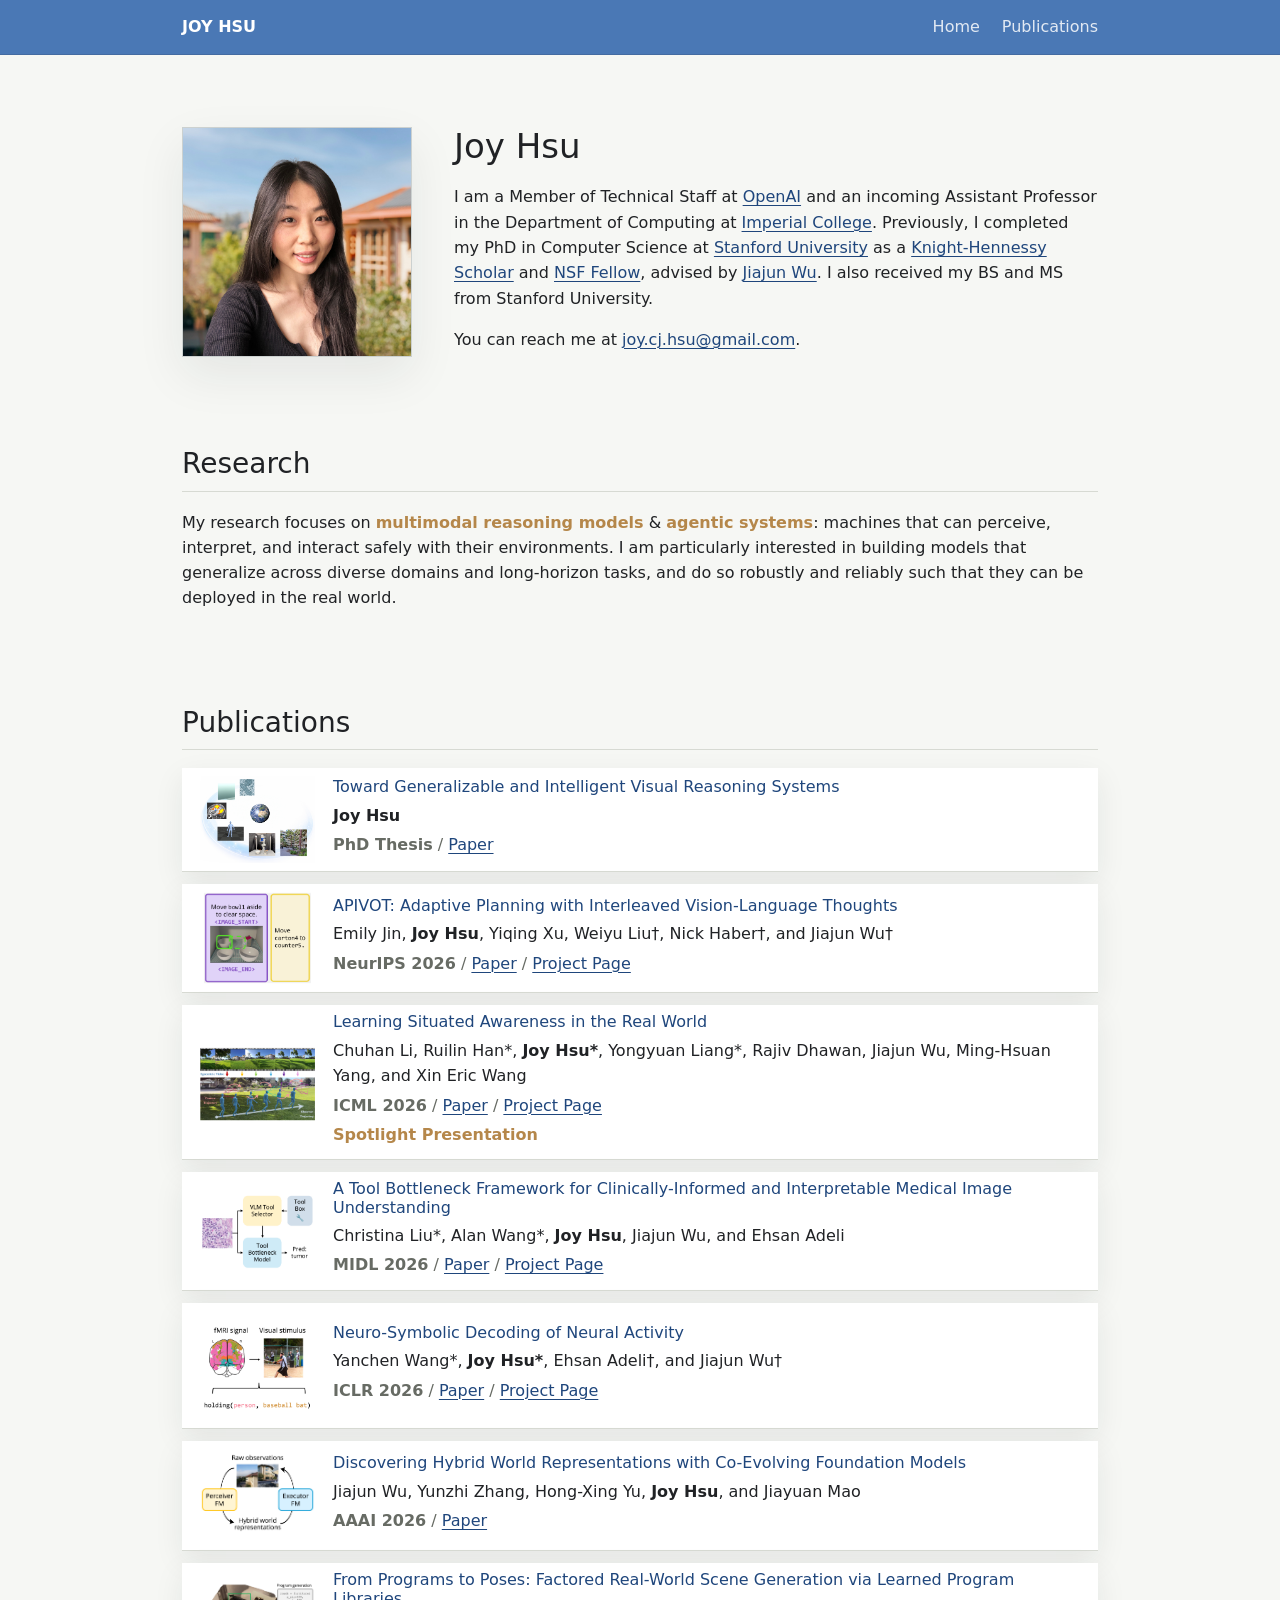
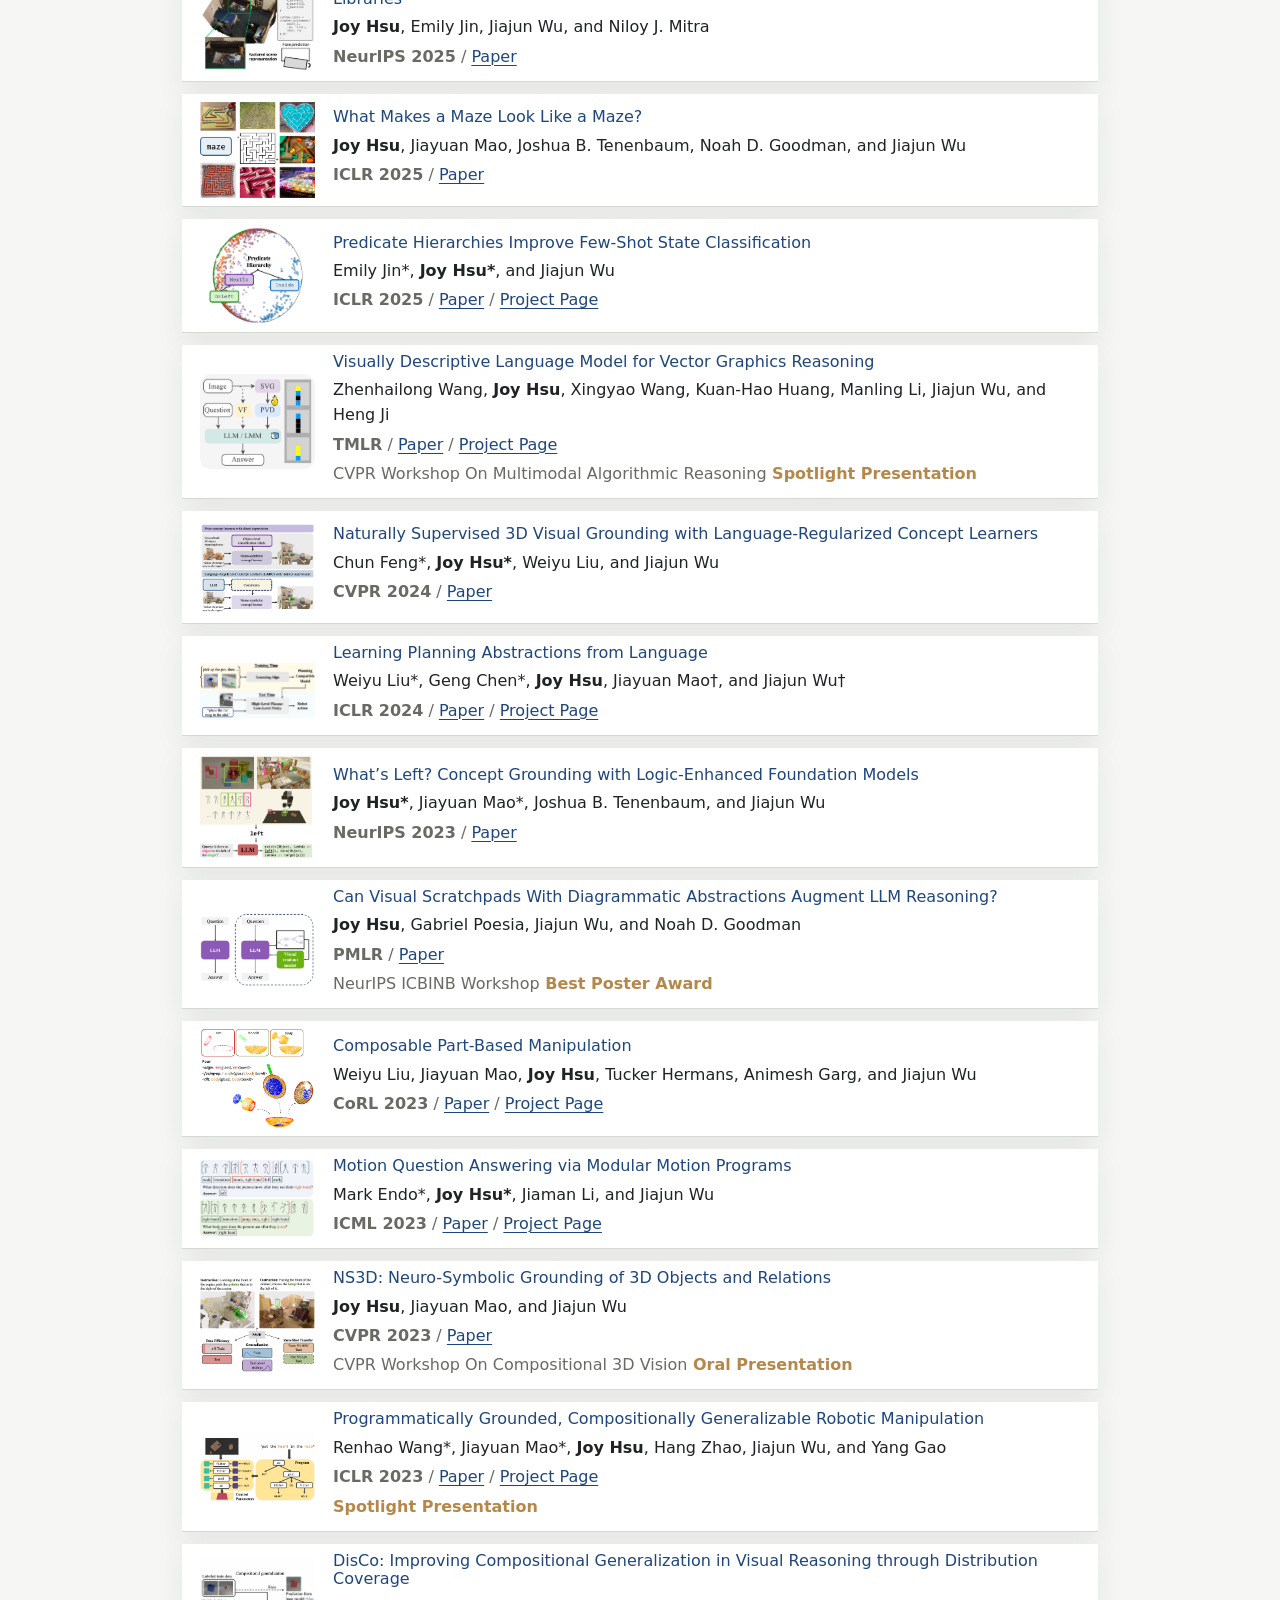
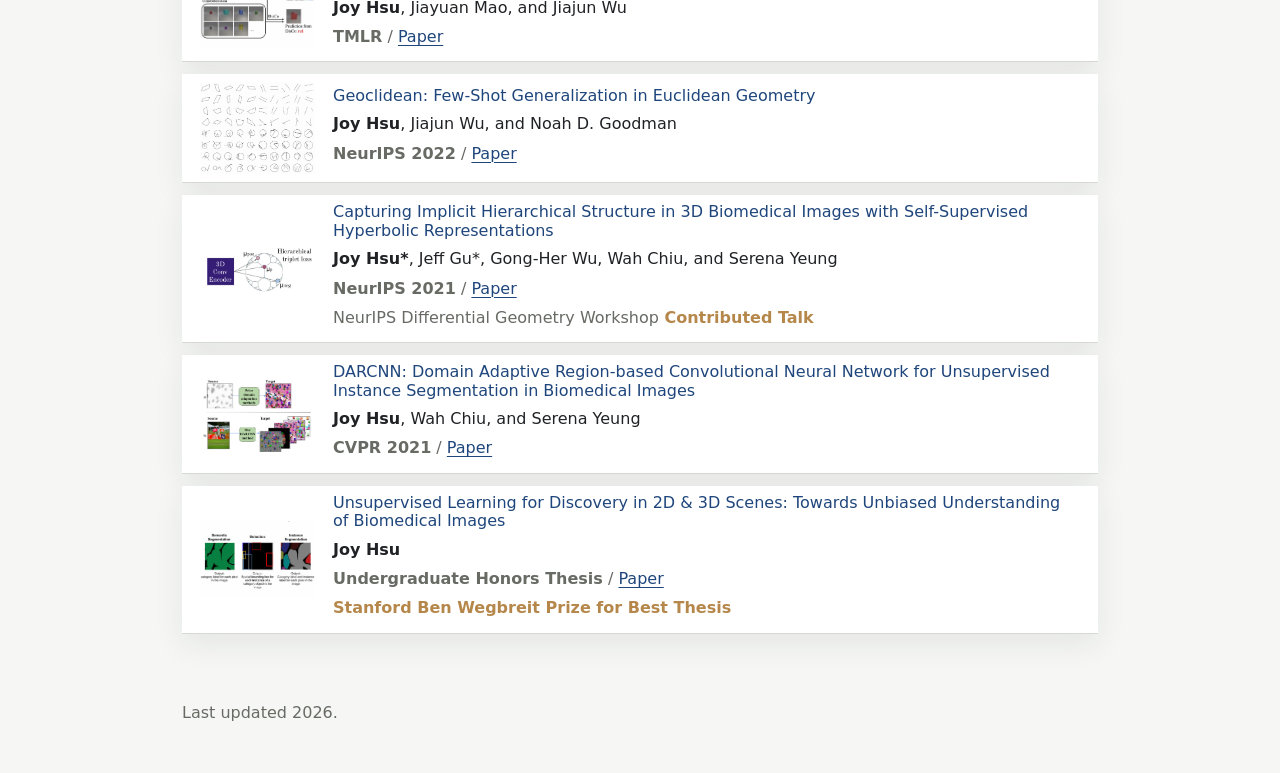
==== index.html @ 19d5b81f "Initial website" ====
<!doctype html>
<html lang="en">
  <head>
    <meta charset="utf-8" />
    <meta name="viewport" content="width=device-width, initial-scale=1" />
    <title>Joy Hsu</title>
    <meta
      name="description"
      content="Academic website skeleton for Joy Hsu."
    />
    <!-- Google tag (gtag.js) -->
    <script async src="https://www.googletagmanager.com/gtag/js?id=G-LXJM5N3DRJ"></script>
    <script>
      window.dataLayer = window.dataLayer || [];
      function gtag() {
        dataLayer.push(arguments);
      }
      gtag("js", new Date());
      gtag("config", "G-LXJM5N3DRJ");
    </script>
    <link rel="stylesheet" href="styles.css" />
  </head>
  <body>
    <header class="site-header">
      <div class="header-inner">
        <a class="wordmark" href="#home">Joy Hsu</a>
        <nav class="nav" aria-label="Primary navigation">
          <a href="#home">Home</a>
          <a href="#publications">Publications</a>
        </nav>
      </div>
    </header>

    <main>
      <section id="home" class="section home-grid">
        <img class="portrait" src="assets/img/profile.jpg" alt="Joy Hsu" />

        <div class="intro">
          <h1>Joy Hsu</h1>
          <p>
            I am a Member of Technical Staff at
            <a href="https://openai.com/" target="_blank" rel="noopener noreferrer">OpenAI</a>
            and an incoming
            Assistant Professor in the Department of Computing at
            <a href="https://www.imperial.ac.uk/computing/" target="_blank" rel="noopener noreferrer">Imperial College</a>.
            Previously, I completed my PhD in Computer Science at
            <a href="https://www.cs.stanford.edu/" target="_blank" rel="noopener noreferrer">Stanford University</a>
            as a
            <a href="https://knight-hennessy.stanford.edu/" target="_blank" rel="noopener noreferrer">Knight-Hennessy Scholar</a>
            and
            <a href="https://www.nsfgrfp.org/" target="_blank" rel="noopener noreferrer">NSF Fellow</a>,
            advised by
            <a href="https://jiajunwu.com/" target="_blank" rel="noopener noreferrer">Jiajun Wu</a>.
            I also received my BS and MS from Stanford University.
          </p>
          <p>
            You can reach me at
            <a href="mailto:joy.cj.hsu@gmail.com">joy.cj.hsu@gmail.com</a>.
          </p>
        </div>
      </section>

      <section class="section text-section" aria-labelledby="research-heading">
        <h2 id="research-heading">Research</h2>
        <p>
          My research focuses on
          <span class="highlight">multimodal reasoning models</span> &amp;
          <span class="highlight">agentic systems</span>:
          machines that can perceive, interpret, and interact safely with their
          environments. I am particularly interested in building models that
          generalize across diverse domains and long-horizon tasks, and do so
          robustly and reliably such that they can be deployed in the real world.
        </p>
      </section>

      <section id="publications" class="section publications" aria-labelledby="publications-heading">
        <div class="section-heading">
          <h2 id="publications-heading">Publications</h2>
          <!-- Remove `hidden` to restore the publication view controls. -->
          <p class="publication-filters" hidden>
            <button class="filter" type="button" data-mode="selected">
              show selected
            </button>
            <span>/</span>
            <button class="filter is-active" type="button" data-mode="all">
              show all
            </button>
            <span>/</span>
            <button class="filter" type="button" data-mode="topic">
              by topic
            </button>
          </p>
        </div>

        <div class="topic-controls" aria-label="Publication topics">
          <button class="topic is-active" type="button" data-topic="hybrid">Hybrid Models</button>
          <button class="topic" type="button" data-topic="perception">Multimodal Perception</button>
          <button class="topic" type="button" data-topic="generalizable">Generalizable Visual Reasoning</button>
          <button class="topic" type="button" data-topic="embodied">Embodied AI</button>
        </div>

        <div class="pub-list" aria-live="polite">
          <article class="pub" data-selected="false" data-year="2026" data-topic="generalizable">
            <img class="thumb pub-image" src="assets/img/publications/2026_phd_thesis.png" alt="PhD thesis thumbnail" />
            <div class="pub-body">
              <h3><span class="pub-title">Toward Generalizable and Intelligent Visual Reasoning Systems</span></h3>
              <p class="authors"><strong>Joy Hsu</strong></p>
              <p class="venue"><strong>PhD Thesis</strong> / <a href="https://stacks.stanford.edu/file/yq194dx1901/JoyHsu_Dissertation-augmented.pdf" target="_blank" rel="noopener noreferrer">Paper</a></p>
            </div>
          </article>

          <article class="pub" data-selected="false" data-year="2026" data-topic="hybrid">
            <img class="thumb pub-image" src="assets/img/publications/2026_apivot.png" alt="APIVOT paper thumbnail" />
            <div class="pub-body">
              <h3><span class="pub-title">APIVOT: Adaptive Planning with Interleaved Vision-Language Thoughts</span></h3>
              <p class="authors">Emily Jin, <strong>Joy Hsu</strong>, Yiqing Xu, Weiyu Liu&dagger;, Nick Haber&dagger;, and Jiajun Wu&dagger;</p>
              <p class="venue"><strong>NeurIPS 2026</strong> / <a href="https://arxiv.org/abs/2607.08024" target="_blank" rel="noopener noreferrer">Paper</a> / <a href="https://emilyzjin.github.io/projects/apivot.html" target="_blank" rel="noopener noreferrer">Project Page</a></p>
            </div>
          </article>

          <article class="pub" data-selected="false" data-year="2026" data-topic="perception">
            <img class="thumb pub-image" src="assets/img/publications/2026_saw.png" alt="Learning Situated Awareness paper thumbnail" />
            <div class="pub-body">
              <h3><span class="pub-title">Learning Situated Awareness in the Real World</span></h3>
              <p class="authors">Chuhan Li, Ruilin Han*, <strong>Joy Hsu*</strong>, Yongyuan Liang*, Rajiv Dhawan, Jiajun Wu, Ming-Hsuan Yang, and Xin Eric Wang</p>
              <p class="venue"><strong>ICML 2026</strong> / <a href="https://arxiv.org/abs/2602.16682" target="_blank" rel="noopener noreferrer">Paper</a> / <a href="https://sawbench.github.io/" target="_blank" rel="noopener noreferrer">Project Page</a></p>
              <p class="note">Spotlight Presentation</p>
            </div>
          </article>

          <article class="pub" data-selected="false" data-year="2026" data-topic="perception">
            <img class="thumb pub-image" src="assets/img/publications/2026_tbm.png" alt="Tool Bottleneck paper thumbnail" />
            <div class="pub-body">
              <h3><span class="pub-title">A Tool Bottleneck Framework for Clinically-Informed and Interpretable Medical Image Understanding</span></h3>
              <p class="authors">Christina Liu*, Alan Wang*, <strong>Joy Hsu</strong>, Jiajun Wu, and Ehsan Adeli</p>
              <p class="venue"><strong>MIDL 2026</strong> / <a href="https://arxiv.org/abs/2512.21414" target="_blank" rel="noopener noreferrer">Paper</a> / <a href="https://christinaliu2020.github.io/tbm/" target="_blank" rel="noopener noreferrer">Project Page</a></p>
            </div>
          </article>

          <article class="pub" data-selected="false" data-year="2026" data-topic="perception">
            <img class="thumb pub-image" src="assets/img/publications/2026_neurona.png" alt="Neuro-Symbolic Decoding of Neural Activity paper thumbnail" />
            <div class="pub-body">
              <h3><span class="pub-title">Neuro-Symbolic Decoding of Neural Activity</span></h3>
              <p class="authors">Yanchen Wang*, <strong>Joy Hsu*</strong>, Ehsan Adeli&dagger;, and Jiajun Wu&dagger;</p>
              <p class="venue"><strong>ICLR 2026</strong> / <a href="https://arxiv.org/abs/2603.03343" target="_blank" rel="noopener noreferrer">Paper</a> / <a href="https://ppwangyc.github.io/projects/neurona/" target="_blank" rel="noopener noreferrer">Project Page</a></p>
            </div>
          </article>

          <article class="pub" data-selected="true" data-year="2026" data-topic="hybrid">
            <img class="thumb pub-image" src="assets/img/publications/2026_hwr.png" alt="Hybrid world representations paper thumbnail" />
            <div class="pub-body">
              <h3><span class="pub-title">Discovering Hybrid World Representations with Co-Evolving Foundation Models</span></h3>
              <p class="authors">Jiajun Wu, Yunzhi Zhang, Hong-Xing Yu, <strong>Joy Hsu</strong>, and Jiayuan Mao</p>
              <p class="venue"><strong>AAAI 2026</strong> / <a href="https://jiajunwu.com/papers/hybridworldrep_aaaieta.pdf" target="_blank" rel="noopener noreferrer">Paper</a></p>
            </div>
          </article>

          <article class="pub" data-selected="false" data-year="2025" data-topic="hybrid">
            <img class="thumb pub-image" src="assets/img/publications/2025_fs.png" alt="Factored real-world scene generation paper thumbnail" />
            <div class="pub-body">
              <h3><span class="pub-title">From Programs to Poses: Factored Real-World Scene Generation via Learned Program Libraries</span></h3>
              <p class="authors"><strong>Joy Hsu</strong>, Emily Jin, Jiajun Wu, and Niloy J. Mitra</p>
              <p class="venue"><strong>NeurIPS 2025</strong> / <a href="https://arxiv.org/abs/2510.10292" target="_blank" rel="noopener noreferrer">Paper</a></p>
            </div>
          </article>

          <article class="pub" data-selected="true" data-year="2025" data-topic="generalizable">
            <img class="thumb pub-image" src="assets/img/publications/2025_maze.png" alt="Maze abstractions paper thumbnail" />
            <div class="pub-body">
              <h3><span class="pub-title">What Makes a Maze Look Like a Maze?</span></h3>
              <p class="authors"><strong>Joy Hsu</strong>, Jiayuan Mao, Joshua B. Tenenbaum, Noah D. Goodman, and Jiajun Wu</p>
              <p class="venue"><strong>ICLR 2025</strong> / <a href="https://arxiv.org/abs/2409.08202" target="_blank" rel="noopener noreferrer">Paper</a></p>
            </div>
          </article>

          <article class="pub" data-selected="false" data-year="2025" data-topic="generalizable">
            <img class="thumb pub-image" src="assets/img/publications/2025_phier.png" alt="Predicate Hierarchies paper thumbnail" />
            <div class="pub-body">
              <h3><span class="pub-title">Predicate Hierarchies Improve Few-Shot State Classification</span></h3>
              <p class="authors">Emily Jin*, <strong>Joy Hsu*</strong>, and Jiajun Wu</p>
              <p class="venue"><strong>ICLR 2025</strong> / <a href="https://arxiv.org/abs/2502.12481" target="_blank" rel="noopener noreferrer">Paper</a> / <a href="https://emilyzjin.github.io/projects/phier.html" target="_blank" rel="noopener noreferrer">Project Page</a></p>
            </div>
          </article>

          <article class="pub" data-selected="false" data-year="2025" data-topic="hybrid">
            <img class="thumb pub-image" src="assets/img/publications/2025_vdlm.png" alt="VDLM paper thumbnail" />
            <div class="pub-body">
              <h3><span class="pub-title">Visually Descriptive Language Model for Vector Graphics Reasoning</span></h3>
              <p class="authors">Zhenhailong Wang, <strong>Joy Hsu</strong>, Xingyao Wang, Kuan-Hao Huang, Manling Li, Jiajun Wu, and Heng Ji</p>
              <p class="venue"><strong>TMLR</strong> / <a href="https://arxiv.org/abs/2404.06479" target="_blank" rel="noopener noreferrer">Paper</a> / <a href="https://mikewangwzhl.github.io/VDLM/" target="_blank" rel="noopener noreferrer">Project Page</a></p>
              <p class="note"><span class="note-context">CVPR Workshop On Multimodal Algorithmic Reasoning</span> <span>Spotlight Presentation</span></p>
            </div>
          </article>

          <article class="pub" data-selected="false" data-year="2024" data-topic="hybrid">
            <img class="thumb pub-image" src="assets/img/publications/2024_larc.png" alt="LARC paper thumbnail" />
            <div class="pub-body">
              <h3><span class="pub-title">Naturally Supervised 3D Visual Grounding with Language-Regularized Concept Learners</span></h3>
              <p class="authors">Chun Feng*, <strong>Joy Hsu*</strong>, Weiyu Liu, and Jiajun Wu</p>
              <p class="venue"><strong>CVPR 2024</strong> / <a href="https://arxiv.org/abs/2404.19696" target="_blank" rel="noopener noreferrer">Paper</a></p>
            </div>
          </article>

          <article class="pub" data-selected="false" data-year="2024" data-topic="embodied">
            <img class="thumb pub-image" src="assets/img/publications/2024_parl.png" alt="Learning Planning Abstractions from Language paper thumbnail" />
            <div class="pub-body">
              <h3><span class="pub-title">Learning Planning Abstractions from Language</span></h3>
              <p class="authors">Weiyu Liu*, Geng Chen*, <strong>Joy Hsu</strong>, Jiayuan Mao&dagger;, and Jiajun Wu&dagger;</p>
              <p class="venue"><strong>ICLR 2024</strong> / <a href="https://arxiv.org/abs/2405.03864" target="_blank" rel="noopener noreferrer">Paper</a> / <a href="https://parl2024.github.io/" target="_blank" rel="noopener noreferrer">Project Page</a></p>
            </div>
          </article>

          <article class="pub" data-selected="true" data-year="2023" data-topic="hybrid">
            <img class="thumb pub-image" src="assets/img/publications/2023_left.png" alt="What's Left paper thumbnail" />
            <div class="pub-body">
              <h3><span class="pub-title">What&rsquo;s Left? Concept Grounding with Logic-Enhanced Foundation Models</span></h3>
              <p class="authors"><strong>Joy Hsu*</strong>, Jiayuan Mao*, Joshua B. Tenenbaum, and Jiajun Wu</p>
              <p class="venue"><strong>NeurIPS 2023</strong> / <a href="https://arxiv.org/abs/2310.16035" target="_blank" rel="noopener noreferrer">Paper</a></p>
            </div>
          </article>

          <article class="pub" data-selected="false" data-year="2023" data-topic="generalizable">
            <img class="thumb pub-image" src="assets/img/publications/2023_scratchpad.png" alt="Visual Scratchpads paper thumbnail" />
            <div class="pub-body">
              <h3><span class="pub-title">Can Visual Scratchpads With Diagrammatic Abstractions Augment LLM Reasoning?</span></h3>
              <p class="authors"><strong>Joy Hsu</strong>, Gabriel Poesia, Jiajun Wu, and Noah D. Goodman</p>
              <p class="venue"><strong>PMLR</strong> / <a href="https://proceedings.mlr.press/v239/hsu23a/hsu23a.pdf" target="_blank" rel="noopener noreferrer">Paper</a></p>
              <p class="note"><span class="note-context">NeurIPS ICBINB Workshop</span> <span>Best Poster Award</span></p>
            </div>
          </article>

          <article class="pub" data-selected="false" data-year="2023" data-topic="embodied">
            <img class="thumb pub-image" src="assets/img/publications/2023_cpm.png" alt="Composable Part-Based Manipulation paper thumbnail" />
            <div class="pub-body">
              <h3><span class="pub-title">Composable Part-Based Manipulation</span></h3>
              <p class="authors">Weiyu Liu, Jiayuan Mao, <strong>Joy Hsu</strong>, Tucker Hermans, Animesh Garg, and Jiajun Wu</p>
              <p class="venue"><strong>CoRL 2023</strong> / <a href="https://arxiv.org/abs/2405.05876" target="_blank" rel="noopener noreferrer">Paper</a> / <a href="https://cpmcorl2023.github.io/" target="_blank" rel="noopener noreferrer">Project Page</a></p>
            </div>
          </article>

          <article class="pub" data-selected="true" data-year="2023" data-topic="hybrid">
            <img class="thumb pub-image" src="assets/img/publications/2023_nspose.png" alt="Motion Question Answering paper thumbnail" />
            <div class="pub-body">
              <h3><span class="pub-title">Motion Question Answering via Modular Motion Programs</span></h3>
              <p class="authors">Mark Endo*, <strong>Joy Hsu*</strong>, Jiaman Li, and Jiajun Wu</p>
              <p class="venue"><strong>ICML 2023</strong> / <a href="https://arxiv.org/abs/2305.08953" target="_blank" rel="noopener noreferrer">Paper</a> / <a href="https://web.stanford.edu/~markendo/projects/human_motion_qa" target="_blank" rel="noopener noreferrer">Project Page</a></p>
            </div>
          </article>

          <article class="pub" data-selected="true" data-year="2023" data-topic="hybrid">
            <img class="thumb pub-image" src="assets/img/publications/2023_ns3d.png" alt="NS3D paper thumbnail" />
            <div class="pub-body">
              <h3><span class="pub-title">NS3D: Neuro-Symbolic Grounding of 3D Objects and Relations</span></h3>
              <p class="authors"><strong>Joy Hsu</strong>, Jiayuan Mao, and Jiajun Wu</p>
              <p class="venue"><strong>CVPR 2023</strong> / <a href="https://arxiv.org/abs/2303.13483" target="_blank" rel="noopener noreferrer">Paper</a></p>
              <p class="note"><span class="note-context">CVPR Workshop On Compositional 3D Vision</span> <span>Oral Presentation</span></p>
            </div>
          </article>

          <article class="pub" data-selected="false" data-year="2023" data-topic="embodied">
            <img class="thumb pub-image" src="assets/img/publications/2023_progport.png" alt="ProgramPort paper thumbnail" />
            <div class="pub-body">
              <h3><span class="pub-title">Programmatically Grounded, Compositionally Generalizable Robotic Manipulation</span></h3>
              <p class="authors">Renhao Wang*, Jiayuan Mao*, <strong>Joy Hsu</strong>, Hang Zhao, Jiajun Wu, and Yang Gao</p>
              <p class="venue"><strong>ICLR 2023</strong> / <a href="https://arxiv.org/abs/2304.13826" target="_blank" rel="noopener noreferrer">Paper</a> / <a href="https://progport.github.io/" target="_blank" rel="noopener noreferrer">Project Page</a></p>
              <p class="note">Spotlight Presentation</p>
            </div>
          </article>

          <article class="pub" data-selected="false" data-year="2022" data-topic="generalizable">
            <img class="thumb pub-image" src="assets/img/publications/2022_disco.png" alt="DisCo paper thumbnail" />
            <div class="pub-body">
              <h3><span class="pub-title">DisCo: Improving Compositional Generalization in Visual Reasoning through Distribution Coverage</span></h3>
              <p class="authors"><strong>Joy Hsu</strong>, Jiayuan Mao, and Jiajun Wu</p>
              <p class="venue"><strong>TMLR</strong> / <a href="https://openreview.net/pdf?id=EgHnKOLaKW" target="_blank" rel="noopener noreferrer">Paper</a></p>
            </div>
          </article>

          <article class="pub" data-selected="false" data-year="2022" data-topic="generalizable">
            <img class="thumb pub-image" src="assets/img/publications/2022_geoclidean.png" alt="Geoclidean paper thumbnail" />
            <div class="pub-body">
              <h3><span class="pub-title">Geoclidean: Few-Shot Generalization in Euclidean Geometry</span></h3>
              <p class="authors"><strong>Joy Hsu</strong>, Jiajun Wu, and Noah D. Goodman</p>
              <p class="venue"><strong>NeurIPS 2022</strong> / <a href="https://arxiv.org/abs/2211.16663" target="_blank" rel="noopener noreferrer">Paper</a></p>
            </div>
          </article>

          <article class="pub" data-selected="false" data-year="2021" data-topic="perception">
            <img class="thumb pub-image" src="assets/img/publications/2021_hyperbolic.png" alt="Hyperbolic representations paper thumbnail" />
            <div class="pub-body">
              <h3><span class="pub-title">Capturing Implicit Hierarchical Structure in 3D Biomedical Images with Self-Supervised Hyperbolic Representations</span></h3>
              <p class="authors"><strong>Joy Hsu*</strong>, Jeff Gu*, Gong-Her Wu, Wah Chiu, and Serena Yeung</p>
              <p class="venue"><strong>NeurIPS 2021</strong> / <a href="https://arxiv.org/abs/2012.01644" target="_blank" rel="noopener noreferrer">Paper</a></p>
              <p class="note"><span class="note-context">NeurIPS Differential Geometry Workshop</span> <span>Contributed Talk</span></p>
            </div>
          </article>

          <article class="pub" data-selected="false" data-year="2021" data-topic="perception">
            <img class="thumb pub-image" src="assets/img/publications/2021_darcnn.png" alt="DARCNN paper thumbnail" />
            <div class="pub-body">
              <h3><span class="pub-title">DARCNN: Domain Adaptive Region-based Convolutional Neural Network for Unsupervised Instance Segmentation in Biomedical Images</span></h3>
              <p class="authors"><strong>Joy Hsu</strong>, Wah Chiu, and Serena Yeung</p>
              <p class="venue"><strong>CVPR 2021</strong> / <a href="https://arxiv.org/abs/2104.01325" target="_blank" rel="noopener noreferrer">Paper</a></p>
            </div>
          </article>

          <article class="pub" data-selected="false" data-year="2021" data-topic="thesis">
            <img class="thumb pub-image" src="assets/img/publications/2021_thesis.png" alt="Stanford CS Honors Thesis thumbnail" />
            <div class="pub-body">
              <h3><span class="pub-title">Unsupervised Learning for Discovery in 2D &amp; 3D Scenes: Towards Unbiased Understanding of Biomedical Images</span></h3>
              <p class="authors"><strong>Joy Hsu</strong></p>
              <p class="venue"><strong>Undergraduate Honors Thesis</strong> / <a href="https://purl.stanford.edu/nv775dt3762" target="_blank" rel="noopener noreferrer">Paper</a></p>
              <p class="note">Stanford Ben Wegbreit Prize for Best Thesis</p>
            </div>
          </article>
        </div>
      </section>
    </main>

    <footer class="footer">
      <p>Last updated 2026.</p>
    </footer>

    <script src="script.js?v=20260517"></script>
  </body>
</html>
---- styles.css ----
:root {
  color-scheme: light;
  --bg: #f6f7f4;
  --paper: #ffffff;
  --ink: #202225;
  --muted: #676b64;
  --line: #d7dad3;
  --accent: #1f467c;
  --accent-soft: #e4ebf5;
  --sage: #4f746a;
  --gold: #b5874a;
  --blue: #4a78b5;
  --shadow: 0 18px 45px rgba(31, 39, 42, 0.08);
}

* {
  box-sizing: border-box;
}

html {
  scroll-behavior: smooth;
}

body {
  margin: 0;
  background: var(--bg);
  color: var(--ink);
  font-family: ui-sans-serif, system-ui, -apple-system, BlinkMacSystemFont, "Segoe UI", sans-serif;
  font-size: 16px;
  line-height: 1.58;
}

a {
  color: var(--accent);
  text-decoration-thickness: 1px;
  text-underline-offset: 0.18em;
}

a:hover {
  color: #173660;
}

.site-header {
  background: var(--blue);
  border-bottom: 1px solid rgba(32, 34, 37, 0.14);
  min-height: 54px;
  position: sticky;
  top: 0;
  z-index: 10;
  backdrop-filter: blur(12px);
}

.header-inner {
  align-items: center;
  display: flex;
  gap: 24px;
  justify-content: space-between;
  margin: 0 auto;
  max-width: 980px;
  min-height: 54px;
  padding: 0 32px;
}

.wordmark {
  color: #ffffff;
  font-family: inherit;
  font-size: 16px;
  font-weight: 700;
  letter-spacing: 0;
  text-decoration: none;
  text-transform: uppercase;
}

.nav {
  display: flex;
  gap: 22px;
  font-family: inherit;
  font-size: 16px;
}

.nav a {
  color: rgba(255, 255, 255, 0.84);
  text-decoration: none;
}

.nav a:hover {
  color: #ffffff;
}

.section {
  margin: 0 auto;
  max-width: 980px;
  padding: 56px 32px;
}

.home-grid {
  align-items: start;
  display: grid;
  gap: 42px;
  grid-template-columns: 230px minmax(0, 1fr);
  padding-top: 72px;
}

.portrait {
  aspect-ratio: 1 / 1;
  border: 1px solid rgba(58, 75, 78, 0.22);
  box-shadow: var(--shadow);
  display: block;
  height: auto;
  min-width: 0;
  object-fit: cover;
  object-position: center;
  width: 230px;
}

.eyebrow {
  color: var(--sage);
  font-family: inherit;
  font-size: 16px;
  font-weight: 700;
  margin: 0 0 8px;
  text-transform: uppercase;
}

h1,
h2,
h3 {
  line-height: 1.16;
}

h1 {
  font-size: clamp(26px, 3vw, 34px);
  font-weight: 400;
  margin: 0 0 18px;
}

h2 {
  border-bottom: 1px solid var(--line);
  font-size: 28px;
  font-weight: 400;
  margin: 0 0 18px;
  padding-bottom: 10px;
}

h3 {
  font-size: 16px;
  font-weight: 400;
  margin: 0 0 6px;
}

.pub-title {
  color: var(--accent);
}

.highlight {
  color: var(--gold);
  font-weight: 700;
}

p {
  margin: 0 0 16px;
}

.intro p {
  max-width: 720px;
}

.links {
  display: flex;
  flex-wrap: wrap;
  gap: 10px 16px;
  font-family: inherit;
  font-size: 16px;
  margin-top: 20px;
}

.links a {
  border-bottom: 1px solid rgba(31, 70, 124, 0.35);
  text-decoration: none;
}

.text-section {
  padding-bottom: 24px;
  padding-top: 24px;
}

.section-heading {
  align-items: end;
  border-bottom: 1px solid var(--line);
  display: flex;
  gap: 24px;
  justify-content: space-between;
  margin-bottom: 18px;
  padding-bottom: 10px;
}

.section-heading h2 {
  border: 0;
  margin: 0;
  padding: 0;
}

.section-heading p {
  color: var(--muted);
  font-family: inherit;
  font-size: 16px;
  margin: 0 0 3px;
  white-space: nowrap;
}

button {
  appearance: none;
  background: transparent;
  border: 0;
  color: var(--accent);
  cursor: pointer;
  font: inherit;
  padding: 0;
}

button:hover,
button.is-active {
  color: var(--ink);
}

button.is-active {
  font-weight: 700;
}

.topic-controls {
  display: none;
  flex-wrap: wrap;
  gap: 8px;
  margin: 18px 0 26px;
}

.topic-controls.is-visible {
  display: flex;
}

.topic {
  background: var(--paper);
  border: 1px solid var(--line);
  border-radius: 999px;
  color: var(--muted);
  font-family: inherit;
  font-size: 16px;
  line-height: 1;
  padding: 8px 12px;
}

.topic.is-active {
  background: var(--accent-soft);
  border-color: rgba(31, 70, 124, 0.28);
  color: var(--accent);
}

.pub-list {
  display: grid;
  gap: 12px;
}

.pub {
  align-items: center;
  background: var(--paper);
  border-bottom: 1px solid var(--line);
  box-shadow: 0 10px 28px rgba(31, 39, 42, 0.08);
  display: grid;
  gap: 18px;
  grid-template-columns: 115px minmax(0, 1fr);
  padding: 8px 18px;
}

.pub[hidden] {
  display: none;
}

.thumb {
  background: #ffffff;
  border: 0;
  box-shadow: none;
  overflow: hidden;
  position: relative;
  width: 115px;
}

.pub-image {
  background: #ffffff;
  display: block;
  height: auto;
  width: 115px;
}

.thumb::before,
.thumb::after {
  content: "";
  position: absolute;
}

.thumb-a {
  background: linear-gradient(135deg, #edf2ef, #7d9a88);
}

.thumb-a::before {
  background: rgba(31, 70, 124, 0.72);
  height: 44%;
  left: 20%;
  top: 30%;
  transform: rotate(-18deg);
  width: 56%;
}

.thumb-b {
  background: linear-gradient(135deg, #e9eef4, #4e6e8e);
}

.thumb-b::before {
  border: 14px solid rgba(255, 255, 255, 0.8);
  height: 54%;
  left: 22%;
  top: 22%;
  width: 54%;
}

.thumb-c {
  background: linear-gradient(135deg, #edf1e9, #a87525);
}

.thumb-c::before {
  background: rgba(34, 32, 28, 0.7);
  border-radius: 50%;
  height: 48%;
  left: 16%;
  top: 24%;
  width: 32%;
}

.thumb-c::after {
  background: rgba(255, 255, 255, 0.75);
  height: 16%;
  right: 17%;
  top: 43%;
  width: 36%;
}

.thumb-d {
  background: linear-gradient(135deg, #d6dfda, #4f746a);
}

.thumb-d::before {
  background: rgba(255, 255, 255, 0.76);
  height: 58%;
  left: 38%;
  top: 20%;
  transform: skewX(-12deg);
  width: 22%;
}

.thumb-e {
  background: linear-gradient(135deg, #ecefeb, #1f467c);
}

.thumb-e::before {
  border-bottom: 42px solid rgba(255, 255, 255, 0.8);
  border-left: 28px solid transparent;
  border-right: 28px solid transparent;
  left: 30%;
  top: 24%;
}

.thumb-f {
  background: linear-gradient(135deg, #edf1e9, #4e6e8e);
}

.thumb-f::before {
  background:
    radial-gradient(circle, rgba(255, 255, 255, 0.85) 22%, transparent 24%) 0 0 / 28px 28px;
  height: 100%;
  inset: 0;
  width: 100%;
}

.pub-body {
  min-width: 0;
}

.pub .authors,
.pub .venue,
.pub .note {
  margin-bottom: 4px;
}

.authors,
.venue,
.note {
  color: var(--muted);
  font-family: inherit;
  font-size: 16px;
}

.authors {
  color: var(--ink);
}

.note {
  color: var(--gold);
  font-weight: 700;
}

.note-context {
  color: var(--muted);
  font-weight: 400;
}

.footer {
  color: var(--muted);
  font-family: inherit;
  font-size: 16px;
  margin: 10px auto 48px;
  max-width: 980px;
  padding: 0 32px;
}

@media (max-width: 760px) {
  body {
    font-size: 16px;
  }

  .header-inner {
    align-items: flex-start;
    flex-direction: column;
    gap: 8px;
    padding: 16px 22px;
  }

  .section {
    padding-left: 22px;
    padding-right: 22px;
  }

  .home-grid {
    grid-template-columns: 1fr;
    padding-top: 42px;
  }

  .portrait {
    max-width: 220px;
  }

  .section-heading {
    align-items: start;
    flex-direction: column;
    gap: 8px;
  }

  .section-heading p {
    white-space: normal;
  }

  .pub {
    grid-template-columns: 104px minmax(0, 1fr);
  }
}

@media (max-width: 520px) {
  .pub {
    grid-template-columns: 1fr;
  }

  .thumb {
    max-width: 220px;
  }
}
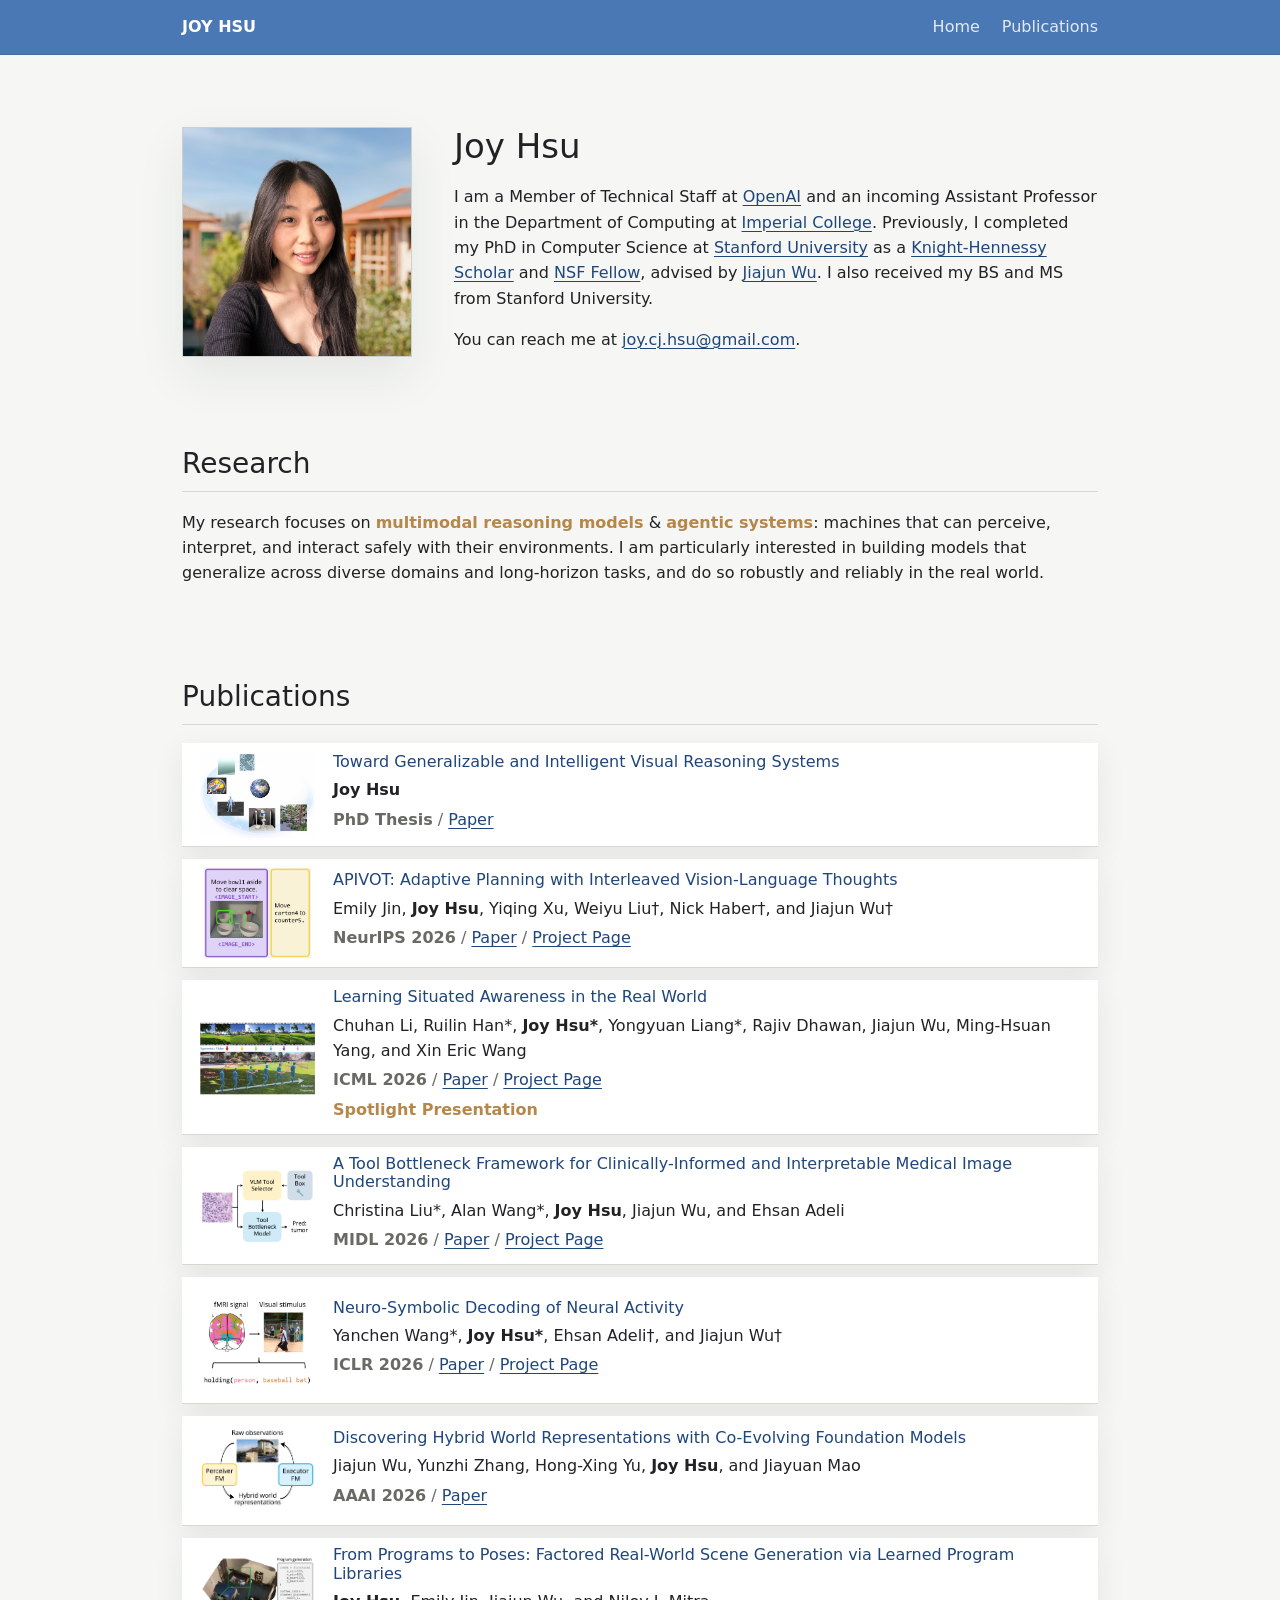
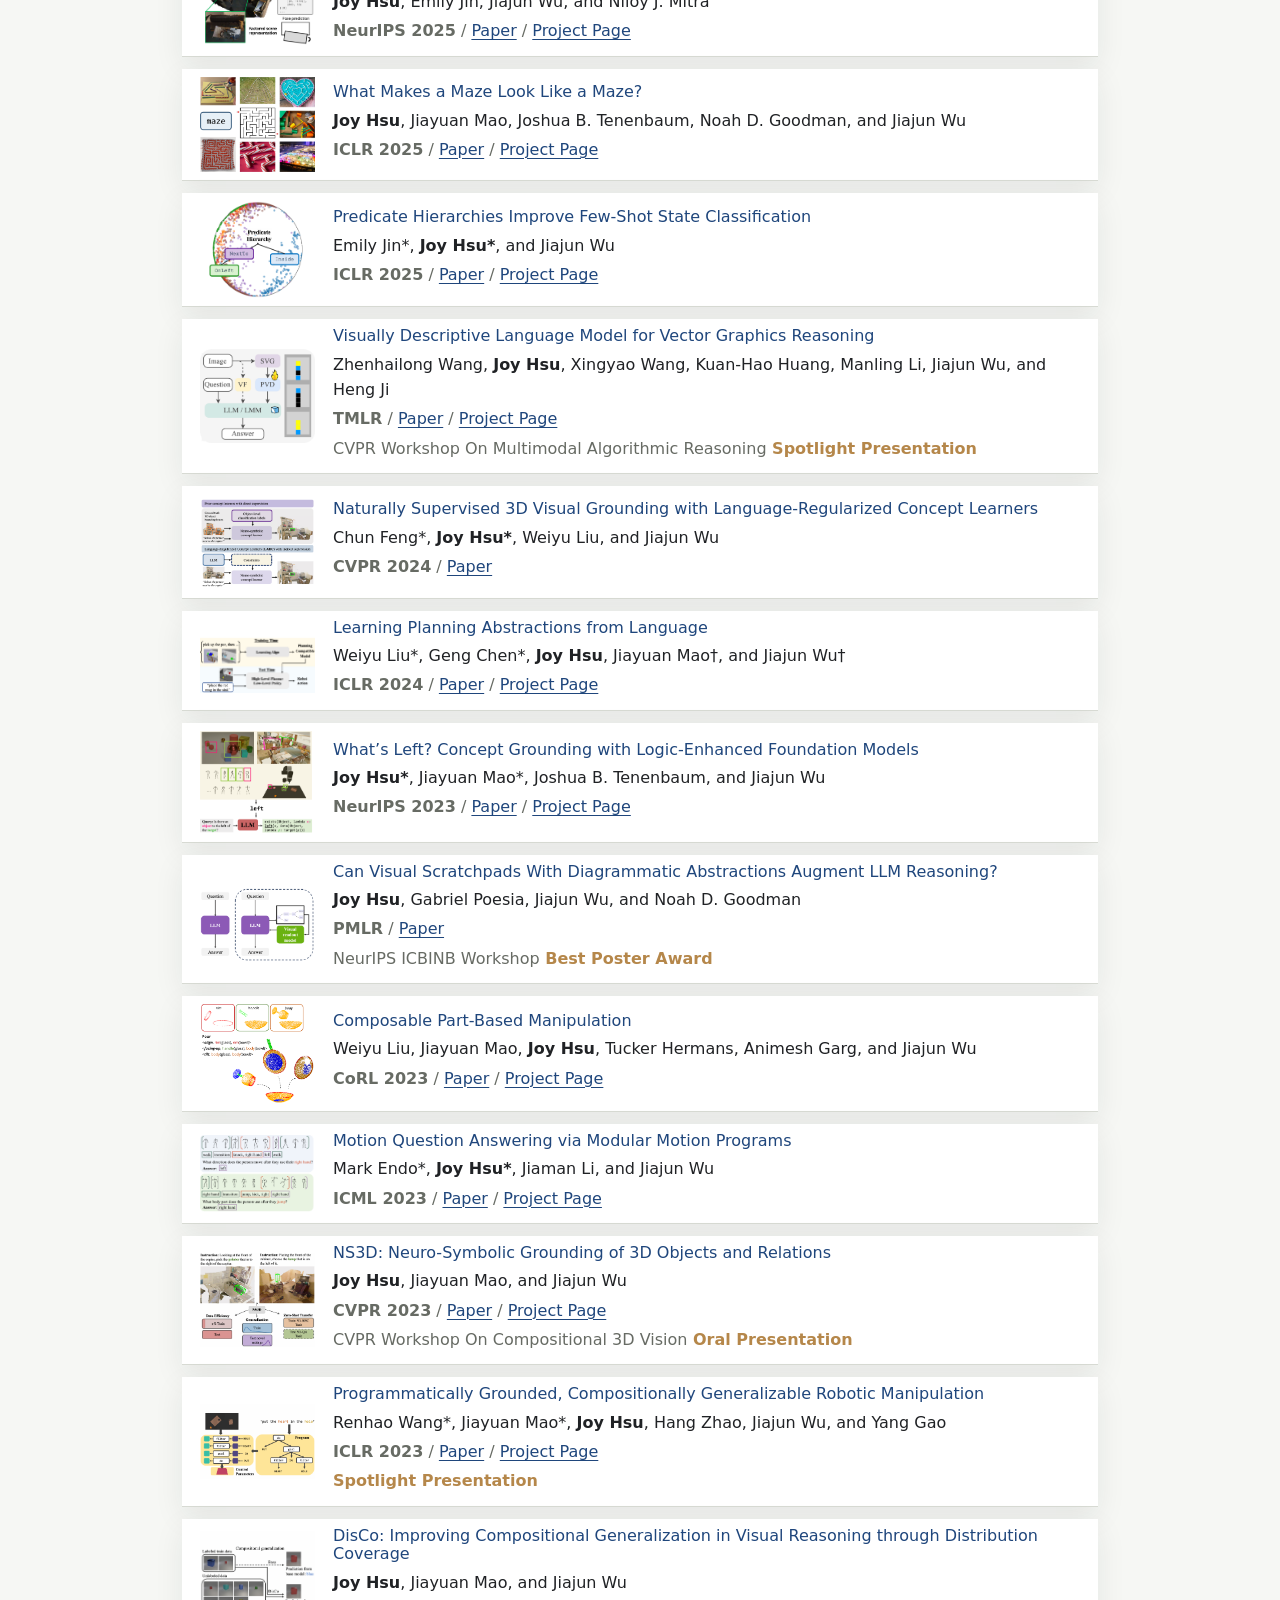
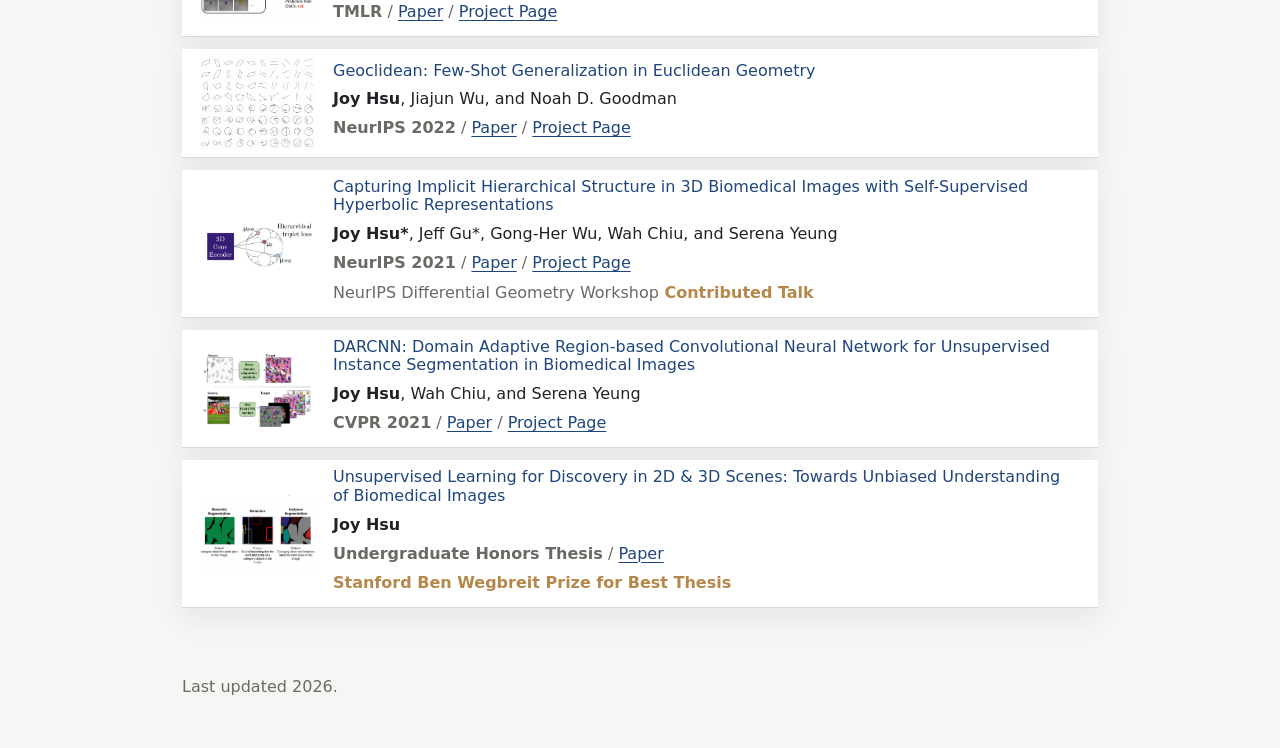
==== commit 09405957: "w project pages" ====
--- a/index.html
+++ b/index.html
@@ -69,7 +69,7 @@
           machines that can perceive, interpret, and interact safely with their
           environments. I am particularly interested in building models that
           generalize across diverse domains and long-horizon tasks, and do so
-          robustly and reliably such that they can be deployed in the real world.
+          robustly and reliably in the real world.
         </p>
       </section>
 
@@ -160,7 +160,7 @@
             <div class="pub-body">
               <h3><span class="pub-title">From Programs to Poses: Factored Real-World Scene Generation via Learned Program Libraries</span></h3>
               <p class="authors"><strong>Joy Hsu</strong>, Emily Jin, Jiajun Wu, and Niloy J. Mitra</p>
-              <p class="venue"><strong>NeurIPS 2025</strong> / <a href="https://arxiv.org/abs/2510.10292" target="_blank" rel="noopener noreferrer">Paper</a></p>
+              <p class="venue"><strong>NeurIPS 2025</strong> / <a href="https://arxiv.org/abs/2510.10292" target="_blank" rel="noopener noreferrer">Paper</a> / <a href="projects/2025_fs.html" target="_blank" rel="noopener noreferrer">Project Page</a></p>
             </div>
           </article>
 
@@ -169,7 +169,7 @@
             <div class="pub-body">
               <h3><span class="pub-title">What Makes a Maze Look Like a Maze?</span></h3>
               <p class="authors"><strong>Joy Hsu</strong>, Jiayuan Mao, Joshua B. Tenenbaum, Noah D. Goodman, and Jiajun Wu</p>
-              <p class="venue"><strong>ICLR 2025</strong> / <a href="https://arxiv.org/abs/2409.08202" target="_blank" rel="noopener noreferrer">Paper</a></p>
+              <p class="venue"><strong>ICLR 2025</strong> / <a href="https://arxiv.org/abs/2409.08202" target="_blank" rel="noopener noreferrer">Paper</a> / <a href="projects/2025_maze.html" target="_blank" rel="noopener noreferrer">Project Page</a></p>
             </div>
           </article>
 
@@ -215,7 +215,7 @@
             <div class="pub-body">
               <h3><span class="pub-title">What&rsquo;s Left? Concept Grounding with Logic-Enhanced Foundation Models</span></h3>
               <p class="authors"><strong>Joy Hsu*</strong>, Jiayuan Mao*, Joshua B. Tenenbaum, and Jiajun Wu</p>
-              <p class="venue"><strong>NeurIPS 2023</strong> / <a href="https://arxiv.org/abs/2310.16035" target="_blank" rel="noopener noreferrer">Paper</a></p>
+              <p class="venue"><strong>NeurIPS 2023</strong> / <a href="https://arxiv.org/abs/2310.16035" target="_blank" rel="noopener noreferrer">Paper</a> / <a href="projects/2023_left.html" target="_blank" rel="noopener noreferrer">Project Page</a></p>
             </div>
           </article>
 
@@ -252,7 +252,7 @@
             <div class="pub-body">
               <h3><span class="pub-title">NS3D: Neuro-Symbolic Grounding of 3D Objects and Relations</span></h3>
               <p class="authors"><strong>Joy Hsu</strong>, Jiayuan Mao, and Jiajun Wu</p>
-              <p class="venue"><strong>CVPR 2023</strong> / <a href="https://arxiv.org/abs/2303.13483" target="_blank" rel="noopener noreferrer">Paper</a></p>
+              <p class="venue"><strong>CVPR 2023</strong> / <a href="https://arxiv.org/abs/2303.13483" target="_blank" rel="noopener noreferrer">Paper</a> / <a href="projects/2023_ns3d.html" target="_blank" rel="noopener noreferrer">Project Page</a></p>
               <p class="note"><span class="note-context">CVPR Workshop On Compositional 3D Vision</span> <span>Oral Presentation</span></p>
             </div>
           </article>
@@ -272,7 +272,7 @@
             <div class="pub-body">
               <h3><span class="pub-title">DisCo: Improving Compositional Generalization in Visual Reasoning through Distribution Coverage</span></h3>
               <p class="authors"><strong>Joy Hsu</strong>, Jiayuan Mao, and Jiajun Wu</p>
-              <p class="venue"><strong>TMLR</strong> / <a href="https://openreview.net/pdf?id=EgHnKOLaKW" target="_blank" rel="noopener noreferrer">Paper</a></p>
+              <p class="venue"><strong>TMLR</strong> / <a href="https://openreview.net/pdf?id=EgHnKOLaKW" target="_blank" rel="noopener noreferrer">Paper</a> / <a href="projects/2022_disco.html" target="_blank" rel="noopener noreferrer">Project Page</a></p>
             </div>
           </article>
 
@@ -281,7 +281,7 @@
             <div class="pub-body">
               <h3><span class="pub-title">Geoclidean: Few-Shot Generalization in Euclidean Geometry</span></h3>
               <p class="authors"><strong>Joy Hsu</strong>, Jiajun Wu, and Noah D. Goodman</p>
-              <p class="venue"><strong>NeurIPS 2022</strong> / <a href="https://arxiv.org/abs/2211.16663" target="_blank" rel="noopener noreferrer">Paper</a></p>
+              <p class="venue"><strong>NeurIPS 2022</strong> / <a href="https://arxiv.org/abs/2211.16663" target="_blank" rel="noopener noreferrer">Paper</a> / <a href="projects/2022_geoclidean.html" target="_blank" rel="noopener noreferrer">Project Page</a></p>
             </div>
           </article>
 
@@ -290,7 +290,7 @@
             <div class="pub-body">
               <h3><span class="pub-title">Capturing Implicit Hierarchical Structure in 3D Biomedical Images with Self-Supervised Hyperbolic Representations</span></h3>
               <p class="authors"><strong>Joy Hsu*</strong>, Jeff Gu*, Gong-Her Wu, Wah Chiu, and Serena Yeung</p>
-              <p class="venue"><strong>NeurIPS 2021</strong> / <a href="https://arxiv.org/abs/2012.01644" target="_blank" rel="noopener noreferrer">Paper</a></p>
+              <p class="venue"><strong>NeurIPS 2021</strong> / <a href="https://arxiv.org/abs/2012.01644" target="_blank" rel="noopener noreferrer">Paper</a> / <a href="projects/2021_hyperbolic.html" target="_blank" rel="noopener noreferrer">Project Page</a></p>
               <p class="note"><span class="note-context">NeurIPS Differential Geometry Workshop</span> <span>Contributed Talk</span></p>
             </div>
           </article>
@@ -300,7 +300,7 @@
             <div class="pub-body">
               <h3><span class="pub-title">DARCNN: Domain Adaptive Region-based Convolutional Neural Network for Unsupervised Instance Segmentation in Biomedical Images</span></h3>
               <p class="authors"><strong>Joy Hsu</strong>, Wah Chiu, and Serena Yeung</p>
-              <p class="venue"><strong>CVPR 2021</strong> / <a href="https://arxiv.org/abs/2104.01325" target="_blank" rel="noopener noreferrer">Paper</a></p>
+              <p class="venue"><strong>CVPR 2021</strong> / <a href="https://arxiv.org/abs/2104.01325" target="_blank" rel="noopener noreferrer">Paper</a> / <a href="projects/2021_darcnn.html" target="_blank" rel="noopener noreferrer">Project Page</a></p>
             </div>
           </article>
 
